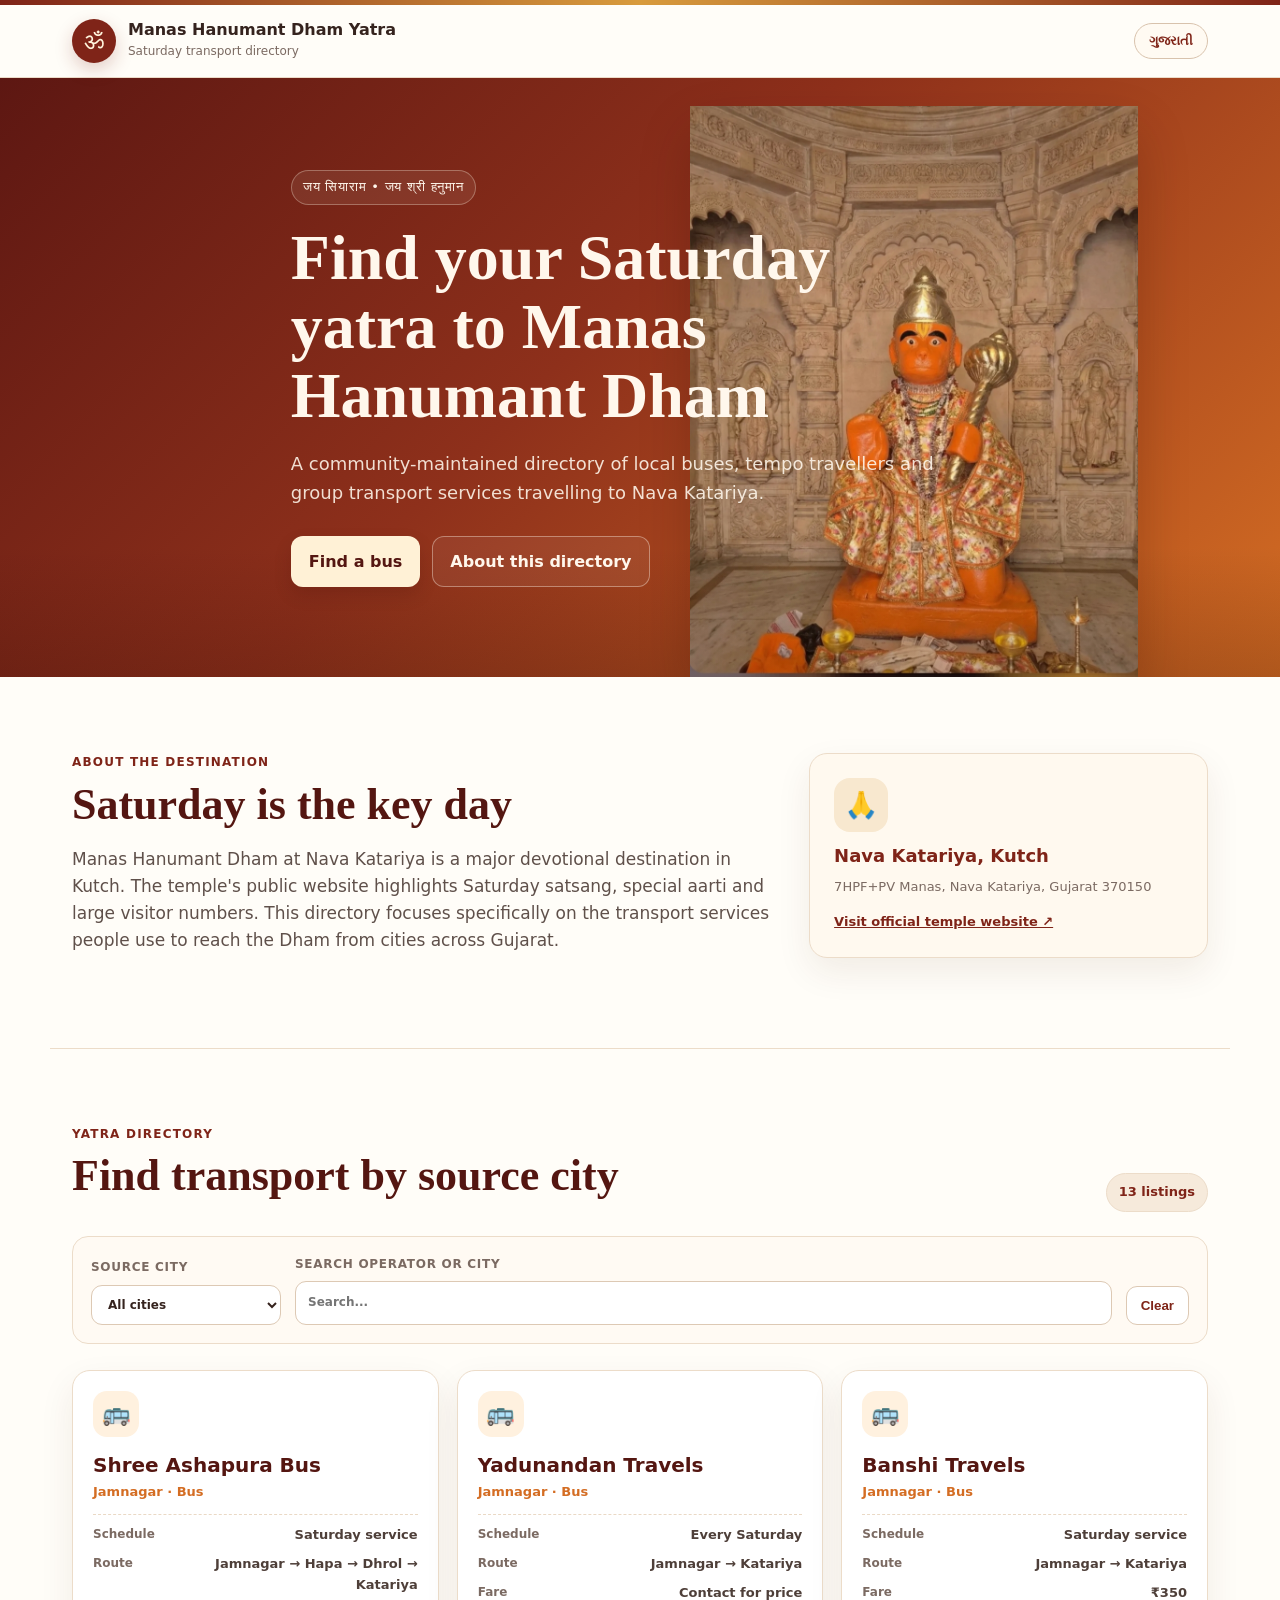
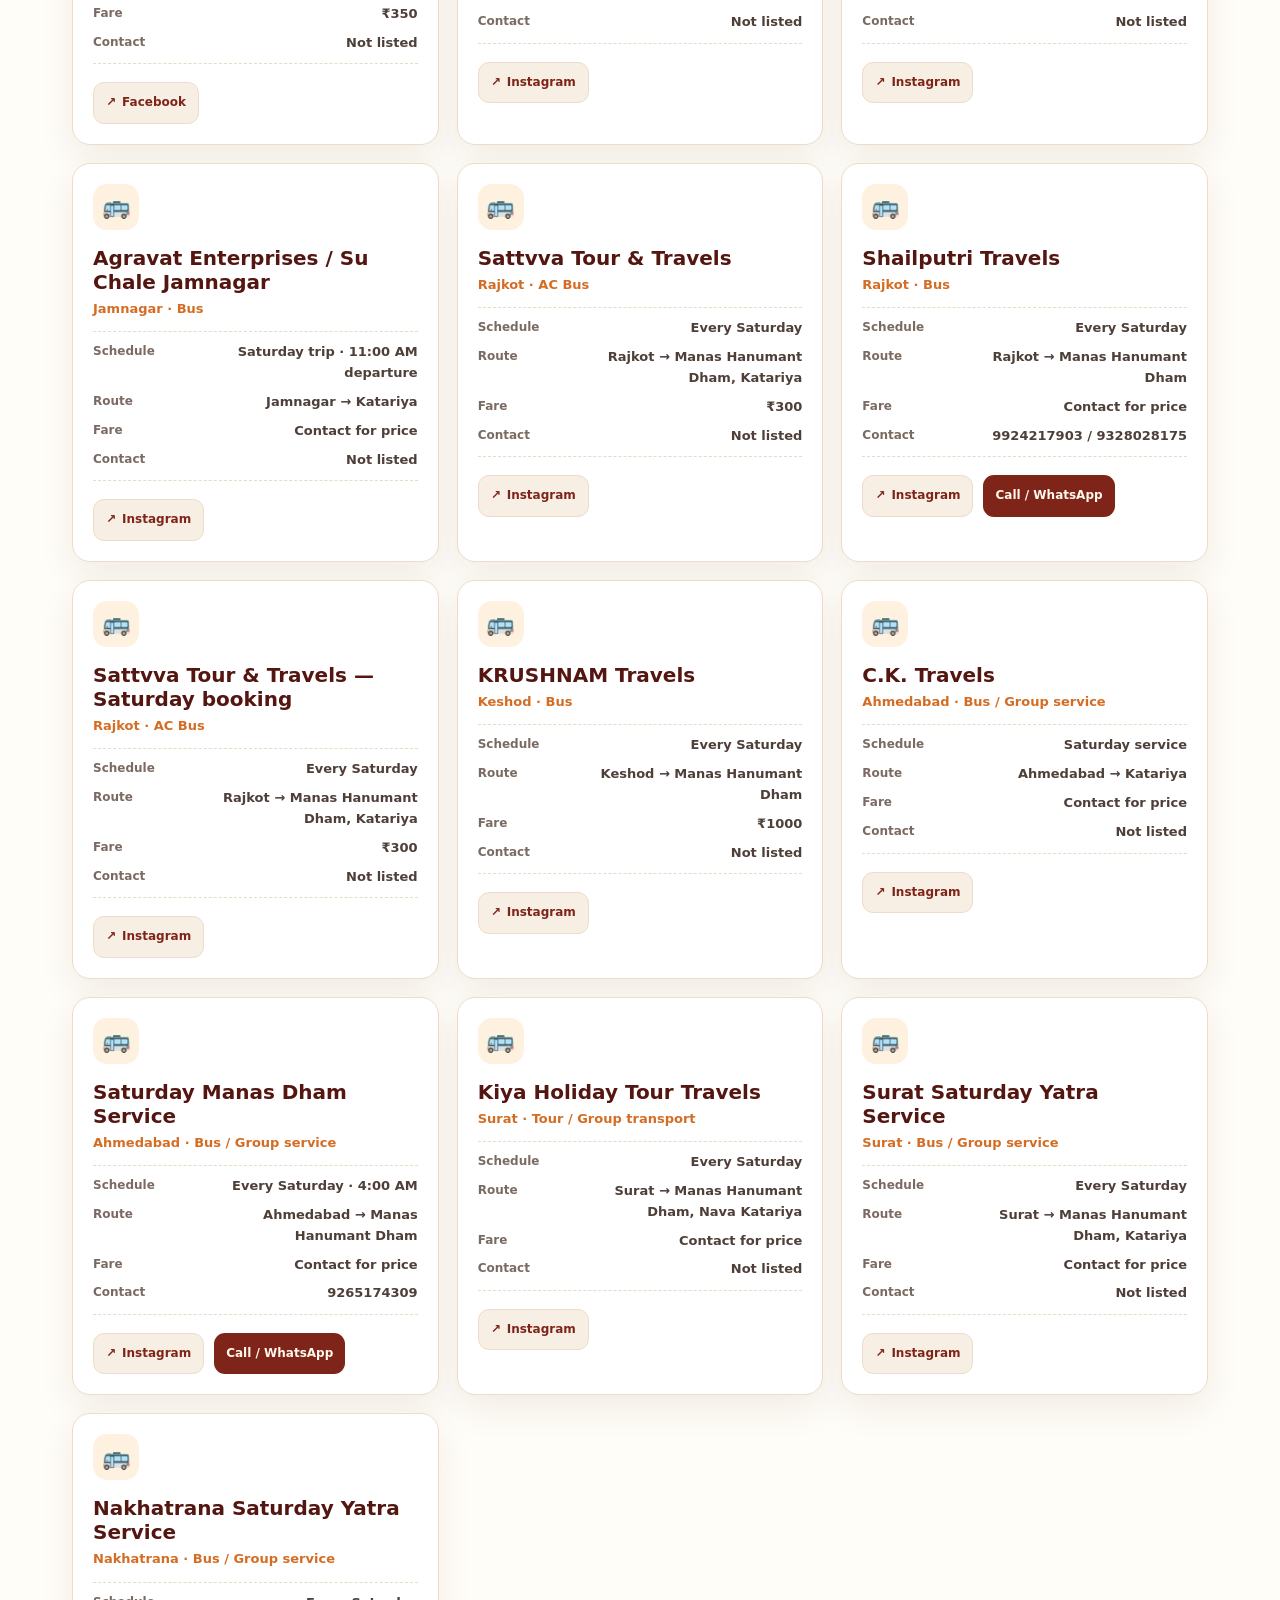
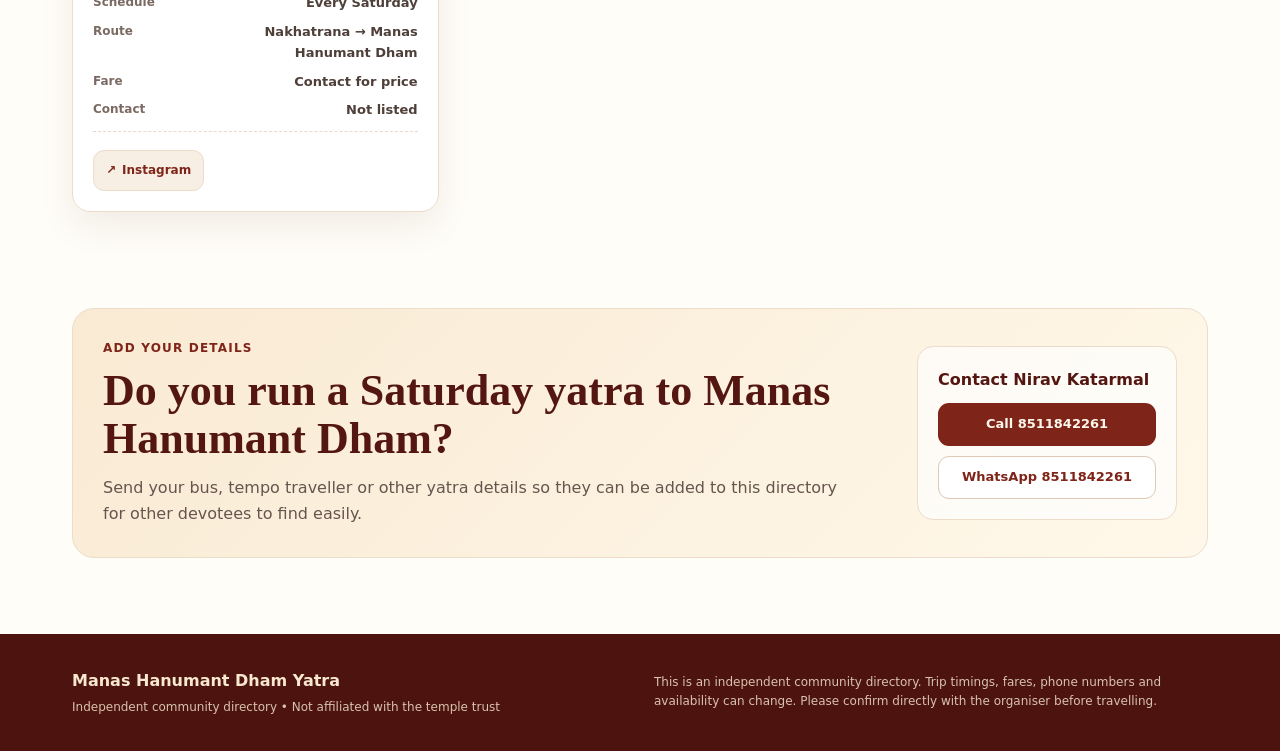
==== index.html @ fc679b64 "Added the first batch and site" ====
<!DOCTYPE html>
<html lang="en">
<head>
  <meta charset="UTF-8">
  <meta name="viewport" content="width=device-width, initial-scale=1.0">
  <meta name="description" content="Independent directory of buses, tempo travellers and other transport services for Manas Hanumant Dham Yatra to Nava Katariya, Gujarat.">
  <meta name="theme-color" content="#8d2f1a">
  <title>Manas Hanumant Dham Yatra</title>
  <link rel="icon" href="assets/favicon.svg" type="image/svg+xml">
  <link rel="stylesheet" href="styles.css">
</head>
<body>
  <header class="site-header">
    <div class="topline"></div>
    <div class="nav-shell">
      <a class="brand" href="#top" aria-label="Manas Hanumant Dham Yatra home">
        <span class="brand-mark">ॐ</span>
        <span>
          <strong data-en="Manas Hanumant Dham Yatra" data-gu="માનસ હનુમંત ધામ યાત્રા">Manas Hanumant Dham Yatra</strong>
          <small data-en="Saturday transport directory" data-gu="શનિવાર યાત્રા પરિવહન ડિરેક્ટરી">Saturday transport directory</small>
        </span>
      </a>
      <button id="langToggle" class="lang-toggle" type="button" aria-label="Switch language">ગુજરાતી</button>
    </div>
  </header>

  <main id="top">
    <section class="hero">
      <div class="hero-content">
        <div class="eyebrow" data-en="जय सियाराम • जय श्री हनुमान" data-gu="જય સિયારામ • જય શ્રી હનુમાન">जय सियाराम • जय श्री हनुमान</div>
        <h1 data-en="Find your Saturday yatra to Manas Hanumant Dham" data-gu="માનસ હનુમંત ધામ માટે તમારી શનિવાર યાત્રા શોધો">Find your Saturday yatra to Manas Hanumant Dham</h1>
        <p data-en="A community-maintained directory of local buses, tempo travellers and group transport services travelling to Nava Katariya." data-gu="નવા કટારીયા ખાતે જતી સ્થાનિક બસ, ટેમ્પો ટ્રાવેલર અને ગ્રુપ પરિવહન સેવાઓની સમુદાય દ્વારા સંચાલિત ડિરેક્ટરી.">A community-maintained directory of local buses, tempo travellers and group transport services travelling to Nava Katariya.</p>
        <div class="hero-actions">
          <a class="primary-btn" href="#directory" data-en="Find a bus" data-gu="બસ શોધો">Find a bus</a>
          <a class="secondary-btn" href="#about" data-en="About this directory" data-gu="ડિરેક્ટરી વિશે">About this directory</a>
        </div>
      </div>
      <div class="hero-art" aria-hidden="true">
        <img src="assets/hanuman-idol.jpg" alt="Hanuman idol at Manas Hanumant Dham">
      </div>
    </section>

    <section class="intro section" id="about">
      <div>
        <div class="section-kicker" data-en="About the destination" data-gu="ધામ વિશે">About the destination</div>
        <h2 data-en="Saturday is the key day" data-gu="શનિવાર મુખ્ય યાત્રા દિવસ છે">Saturday is the key day</h2>
        <p data-en="Manas Hanumant Dham at Nava Katariya is a major devotional destination in Kutch. The temple's public website highlights Saturday satsang, special aarti and large visitor numbers. This directory focuses specifically on the transport services people use to reach the Dham from cities across Gujarat." data-gu="નવા કટારીયા ખાતે આવેલ માનસ હનુમંત ધામ કચ્છનું મહત્વનું ધાર્મિક સ્થળ છે. ધામની જાહેર વેબસાઇટ શનિવારના સત્સંગ, વિશેષ આરતી અને મોટી સંખ્યામાં આવતા ભક્તો વિશે માહિતી આપે છે. આ ડિરેક્ટરી ખાસ કરીને ગુજરાતના વિવિધ શહેરોમાંથી ધામ સુધી પહોંચાડતી પરિવહન સેવાઓ પર કેન્દ્રિત છે.">Manas Hanumant Dham at Nava Katariya is a major devotional destination in Kutch. The temple's public website highlights Saturday satsang, special aarti and large visitor numbers. This directory focuses specifically on the transport services people use to reach the Dham from cities across Gujarat.</p>
      </div>
      <div class="destination-card">
        <div class="destination-icon">🙏</div>
        <strong data-en="Nava Katariya, Kutch" data-gu="નવા કટારીયા, કચ્છ">Nava Katariya, Kutch</strong>
        <span data-en="7HPF+PV Manas, Nava Katariya, Gujarat 370150" data-gu="7HPF+PV માનસ, નવા કટારીયા, ગુજરાત 370150">7HPF+PV Manas, Nava Katariya, Gujarat 370150</span>
        <a href="https://www.manashanumantdham.org/" target="_blank" rel="noopener" data-en="Visit official temple website ↗" data-gu="અધિકૃત મંદિર વેબસાઇટ ↗">Visit official temple website ↗</a>
      </div>
    </section>

    <section class="directory section" id="directory">
      <div class="section-heading">
        <div>
          <div class="section-kicker" data-en="Yatra directory" data-gu="યાત્રા ડિરેક્ટરી">Yatra directory</div>
          <h2 data-en="Find transport by source city" data-gu="શહેર પ્રમાણે પરિવહન શોધો">Find transport by source city</h2>
        </div>
        <div class="count-badge" id="countBadge">0 listings</div>
      </div>

      <div class="filters" aria-label="Directory filters">
        <label class="field-label">
          <span data-en="Source city" data-gu="પ્રસ્થાન શહેર">Source city</span>
          <select id="cityFilter"></select>
        </label>
        <label class="field-label grow">
          <span data-en="Search operator or city" data-gu="આયોજક અથવા શહેર શોધો">Search operator or city</span>
          <input id="searchInput" type="search" placeholder="Search..." data-placeholder-en="Search..." data-placeholder-gu="શોધો...">
        </label>
        <button id="resetBtn" class="reset-btn" type="button" data-en="Clear" data-gu="સાફ કરો">Clear</button>
      </div>

      <div id="operatorGrid" class="operator-grid" aria-live="polite"></div>
      <div id="emptyState" class="empty-state hidden">
        <div class="empty-icon">🚌</div>
        <h3 data-en="No matching operators" data-gu="કોઈ મેળ ખાતા આયોજક મળ્યા નથી">No matching operators</h3>
        <p data-en="Try another city or clear the filters." data-gu="બીજું શહેર પસંદ કરો અથવા ફિલ્ટર સાફ કરો.">Try another city or clear the filters.</p>
      </div>
    </section>

    <section class="submit section">
      <div class="submit-card">
        <div>
          <div class="section-kicker" data-en="Add your details" data-gu="તમારી માહિતી ઉમેરો">Add your details</div>
          <h2 data-en="Do you run a Saturday yatra to Manas Hanumant Dham?" data-gu="શું તમે માનસ હનુમંત ધામ માટે શનિવારની યાત્રા ચલાવો છો?">Do you run a Saturday yatra to Manas Hanumant Dham?</h2>
          <p data-en="Send your bus, tempo traveller or other yatra details so they can be added to this directory for other devotees to find easily." data-gu="તમારી બસ, ટેમ્પો ટ્રાવેલર અથવા અન્ય યાત્રાની માહિતી મોકલો જેથી અન્ય ભક્તો તેને સરળતાથી શોધી શકે અને ડિરેક્ટરીમાં ઉમેરી શકાય.">Send your bus, tempo traveller or other yatra details so they can be added to this directory for other devotees to find easily.</p>
        </div>
        <div class="maintainer-contact">
          <strong>Contact Nirav Katarmal</strong>
          <a class="contact-btn call-owner" href="tel:+918511842261" data-en="Call 8511842261" data-gu="કૉલ 8511842261">Call 8511842261</a>
          <a class="contact-btn whatsapp-owner" href="https://wa.me/918511842261" target="_blank" rel="noopener" data-en="WhatsApp 8511842261" data-gu="WhatsApp 8511842261">WhatsApp 8511842261</a>
        </div>
      </div>
    </section>
  </main>

  <footer class="footer">
    <div class="footer-inner">
      <div>
        <strong data-en="Manas Hanumant Dham Yatra" data-gu="માનસ હનુમંત ધામ યાત્રા">Manas Hanumant Dham Yatra</strong>
        <p data-en="Independent community directory • Not affiliated with the temple trust" data-gu="સ્વતંત્ર સમુદાય ડિરેક્ટરી • મંદિર ટ્રસ્ટ સાથે સંકળાયેલ નથી">Independent community directory • Not affiliated with the temple trust</p>
      </div>
      <div class="footer-note" id="disclaimer"></div>
    </div>
  </footer>

  <template id="operatorTemplate">
    <article class="operator-card">
      <div class="card-top">
        <div class="vehicle-icon">🚌</div>
      </div>
      <div class="operator-main">
        <h3 class="operator-name"></h3>
        <div class="city-line"></div>
      </div>
      <div class="details">
        <div class="detail-row"><span class="detail-label" data-label="schedule"></span><span class="schedule detail-value"></span></div>
        <div class="detail-row"><span class="detail-label" data-label="route"></span><span class="route detail-value"></span></div>
        <div class="detail-row fare-row"><span class="detail-label" data-label="fare"></span><span class="fare detail-value"></span></div>
        <div class="detail-row contact-row"><span class="detail-label" data-label="contact"></span><span class="contact detail-value"></span></div>
      </div>
      <div class="card-actions">
        <a class="social-link" target="_blank" rel="noopener"><span class="social-icon">↗</span><span class="social-text"></span></a>
        <a class="call-link" target="_blank" rel="noopener"><span class="call-text"></span></a>
      </div>
    </article>
  </template>

  <script src="app.js"></script>
</body>
</html>
---- styles.css ----
:root {
  --maroon: #7f2418;
  --maroon-dark: #541611;
  --saffron: #d46d23;
  --gold: #d89b3d;
  --cream: #fff7e7;
  --paper: #fffdf8;
  --ink: #35231e;
  --muted: #7b6a62;
  --border: #ecdcc9;
  --shadow: 0 14px 35px rgba(78, 37, 18, .08);
  --radius: 18px;
}

* { box-sizing: border-box; }
html { scroll-behavior: smooth; }
body { margin: 0; background: var(--paper); color: var(--ink); font-family: Inter, ui-sans-serif, system-ui, -apple-system, BlinkMacSystemFont, "Segoe UI", sans-serif; line-height: 1.6; }
a { color: inherit; }

.topline { height: 5px; background: linear-gradient(90deg, var(--maroon), var(--gold), var(--maroon)); }
.site-header { position: sticky; top: 0; z-index: 20; background: rgba(255,253,248,.94); backdrop-filter: blur(12px); border-bottom: 1px solid var(--border); }
.nav-shell { max-width: 1180px; margin: 0 auto; padding: 14px 22px; display: flex; align-items: center; justify-content: space-between; gap: 16px; }
.brand { display: flex; align-items: center; gap: 12px; text-decoration: none; min-width: 0; }
.brand-mark { width: 44px; height: 44px; border-radius: 50%; display: grid; place-items: center; background: var(--maroon); color: #fff4dc; font-size: 24px; box-shadow: 0 7px 18px rgba(127,36,24,.22); }
.brand strong { display: block; font-size: 16px; line-height: 1.15; }
.brand small { color: var(--muted); display: block; margin-top: 2px; font-size: 12px; }
.lang-toggle { border: 1px solid #d8c2ac; background: #fffaf2; color: var(--maroon); border-radius: 999px; padding: 9px 14px; font-weight: 700; cursor: pointer; }
.lang-toggle:hover { background: #f9ecd9; }

.hero { min-height: 550px; overflow: hidden; position: relative; background: linear-gradient(135deg, #5d1712 0%, #8e301b 45%, #d46d23 100%); color: #fff7ec; }
.hero::after { content: ""; position: absolute; inset: auto 0 0; height: 130px; background: linear-gradient(180deg, transparent, rgba(42,8,4,.22)); pointer-events: none; }
.hero-content { max-width: 1180px; margin: 0 auto; padding: 92px 22px 90px; position: relative; z-index: 2; width: 58%; }
.eyebrow { display: inline-block; padding: 6px 11px; border: 1px solid rgba(255,247,231,.3); background: rgba(255,244,220,.08); border-radius: 999px; font-size: 13px; letter-spacing: .06em; margin-bottom: 18px; }
.hero h1 { font-family: Georgia, "Times New Roman", serif; font-size: clamp(38px, 5vw, 64px); line-height: 1.08; margin: 0 0 20px; max-width: 720px; }
.hero p { max-width: 660px; font-size: 18px; color: rgba(255,247,236,.88); }
.hero-actions { display: flex; flex-wrap: wrap; gap: 12px; margin-top: 28px; }
.primary-btn, .secondary-btn { display: inline-flex; align-items: center; justify-content: center; padding: 12px 17px; border-radius: 12px; text-decoration: none; font-weight: 800; border: 1px solid transparent; }
.primary-btn { background: #fff1d6; color: var(--maroon-dark); box-shadow: 0 8px 18px rgba(44, 10, 4, .14); }
.secondary-btn { border-color: rgba(255,247,236,.38); color: #fff7ec; background: rgba(255,255,255,.06); }
.hero-art { position: absolute; right: 0; top: 0; width: 55%; height: 100%; opacity: .96; }
.hero-art img { width: 100%; height: 100%; object-fit: contain; object-position: center bottom; display: block; mix-blend-mode: normal; opacity: 1; }

.section { max-width: 1180px; margin: 0 auto; padding: 76px 22px; }
.intro { display: grid; grid-template-columns: 1.6fr .9fr; gap: 28px; align-items: start; }
.section-kicker { color: var(--maroon); font-size: 12px; letter-spacing: .1em; text-transform: uppercase; font-weight: 900; margin-bottom: 8px; }
h2 { font-family: Georgia, "Times New Roman", serif; margin: 0 0 12px; font-size: clamp(28px, 4vw, 44px); line-height: 1.1; color: var(--maroon-dark); }
.intro p { max-width: 760px; font-size: 17px; color: #5f504a; }
.destination-card { background: #fff9ef; border: 1px solid var(--border); border-radius: var(--radius); padding: 24px; box-shadow: var(--shadow); display: grid; gap: 6px; }
.destination-icon { width: 54px; height: 54px; border-radius: 16px; display: grid; place-items: center; background: #f8e8cf; font-size: 26px; margin-bottom: 4px; }
.destination-card strong { color: var(--maroon); font-size: 18px; }
.destination-card span { font-size: 13px; color: var(--muted); }
.destination-card a { color: var(--maroon); font-size: 13px; font-weight: 800; margin-top: 8px; }

.directory { border-top: 1px solid var(--border); }
.section-heading { display: flex; align-items: end; justify-content: space-between; gap: 20px; margin-bottom: 24px; }
.count-badge { background: #f6eadb; border: 1px solid var(--border); color: var(--maroon); padding: 8px 12px; border-radius: 999px; font-size: 13px; font-weight: 800; white-space: nowrap; }
.filters { display: flex; gap: 14px; align-items: end; padding: 18px; border: 1px solid var(--border); background: #fffaf3; border-radius: 16px; margin-bottom: 26px; }
.field-label { display: grid; gap: 7px; min-width: 190px; font-size: 12px; font-weight: 900; color: var(--muted); text-transform: uppercase; letter-spacing: .06em; }
.field-label.grow { flex: 1; }
.field-label select, .field-label input { width: 100%; border: 1px solid #ddc9b4; background: #fff; border-radius: 11px; padding: 11px 12px; color: var(--ink); font: inherit; outline: none; text-transform: none; letter-spacing: normal; font-weight: 600; }
.field-label select:focus, .field-label input:focus { border-color: var(--saffron); box-shadow: 0 0 0 3px rgba(212,109,35,.12); }
.reset-btn { border: 1px solid #ddc9b4; background: #fff; border-radius: 11px; padding: 11px 14px; font-weight: 800; color: var(--maroon); cursor: pointer; }

.operator-grid { display: grid; grid-template-columns: repeat(3, minmax(0, 1fr)); gap: 18px; }
.operator-card { border: 1px solid var(--border); background: #fff; border-radius: var(--radius); box-shadow: var(--shadow); padding: 20px; display: flex; flex-direction: column; min-height: 100%; }
.card-top { display: flex; justify-content: flex-start; align-items: center; gap: 10px; }
.vehicle-icon { width: 46px; height: 46px; display: grid; place-items: center; border-radius: 14px; background: #fff1df; font-size: 23px; }
.operator-main { margin: 16px 0 12px; }
.operator-name { margin: 0; color: var(--maroon-dark); font-size: 20px; line-height: 1.2; }
.city-line { margin-top: 5px; color: var(--saffron); font-weight: 800; font-size: 13px; }
.details { border-top: 1px dashed #ead9c5; border-bottom: 1px dashed #ead9c5; padding: 10px 0; display: grid; gap: 8px; }
.detail-row { display: flex; gap: 10px; justify-content: space-between; align-items: start; }
.detail-label { color: var(--muted); font-size: 12px; font-weight: 800; }
.detail-value { text-align: right; max-width: 67%; font-size: 13px; font-weight: 700; color: #4e3f39; }
.card-actions { display: flex; flex-wrap: wrap; gap: 10px; margin-top: 18px; }
.social-link, .call-link { border-radius: 11px; padding: 10px 12px; text-decoration: none; font-size: 12px; font-weight: 900; display: inline-flex; align-items: center; gap: 6px; }
.social-link { background: #f8efe4; color: var(--maroon); border: 1px solid var(--border); }
.call-link { background: var(--maroon); color: #fff8ec; }
.hidden { display: none !important; }
.empty-state { text-align: center; padding: 55px 18px; border: 1px dashed #e2cdb6; border-radius: 16px; margin-top: 14px; background: #fffaf3; }
.empty-icon { font-size: 36px; }
.empty-state h3 { color: var(--maroon); margin: 8px 0 4px; }
.empty-state p { color: var(--muted); margin: 0; }

.submit { padding-top: 20px; }
.submit-card { background: linear-gradient(135deg, #f9ead3, #fff8ea); border: 1px solid var(--border); border-radius: 22px; padding: 30px; display: flex; align-items: center; justify-content: space-between; gap: 28px; }
.submit-card p { max-width: 760px; margin: 0; color: #66554e; }
.maintainer-contact { min-width: 260px; padding: 20px; background: rgba(255,255,255,.7); border: 1px solid var(--border); border-radius: 16px; display: grid; gap: 10px; }
.maintainer-contact strong { color: var(--maroon-dark); font-size: 16px; }
.contact-btn { display: inline-flex; align-items: center; justify-content: center; padding: 10px 13px; border-radius: 11px; text-decoration: none; font-weight: 900; font-size: 13px; border: 1px solid transparent; }
.call-owner { background: var(--maroon); color: #fff8ec; }
.whatsapp-owner { background: #fff; color: var(--maroon); border-color: #ddc9b4; }

.footer { background: #4d140f; color: #f8e8cf; }
.footer-inner { max-width: 1180px; margin: 0 auto; padding: 34px 22px; display: grid; grid-template-columns: 1fr 1fr; gap: 28px; }
.footer strong { font-size: 16px; }
.footer p { margin: 5px 0 0; color: #d9c2ae; font-size: 12px; }
.footer-note { color: #d9c2ae; font-size: 12px; align-self: center; }

@media (max-width: 980px) {
  .hero-content { width: 68%; }
  .hero-art { width: 55%; opacity: .65; }
  .operator-grid { grid-template-columns: repeat(2, minmax(0, 1fr)); }
  .intro { grid-template-columns: 1fr; }
}
@media (max-width: 720px) {
  .nav-shell { padding: 11px 15px; }
  .brand-mark { width: 38px; height: 38px; font-size: 21px; }
  .brand strong { font-size: 14px; }
  .brand small { font-size: 11px; }
  .hero { min-height: 640px; }
  .hero-content { width: 100%; padding: 65px 18px 80px; }
  .hero-art { width: 100%; height: 260px; top: auto; bottom: 0; opacity: .42; }
  .hero h1 { font-size: 42px; }
  .hero p { font-size: 16px; }
  .section { padding: 55px 18px; }
  .section-heading { align-items: start; flex-direction: column; }
  .filters { flex-direction: column; align-items: stretch; }
  .field-label { min-width: 0; }
  .operator-grid { grid-template-columns: 1fr; }
  .submit-card, .footer-inner { grid-template-columns: 1fr; display: grid; }
}

.eyebrow-divider { margin: 0 8px; opacity: .65; }
.hero-art { display: flex; align-items: center; justify-content: center; padding: 28px 28px 0 0; }
.hero-art img { object-fit: contain; object-position: center bottom; mix-blend-mode: normal; opacity: 1; filter: drop-shadow(0 24px 28px rgba(49, 13, 5, .24)); }
@media (max-width: 720px) { .hero-art { padding: 8px 18px 0; } }
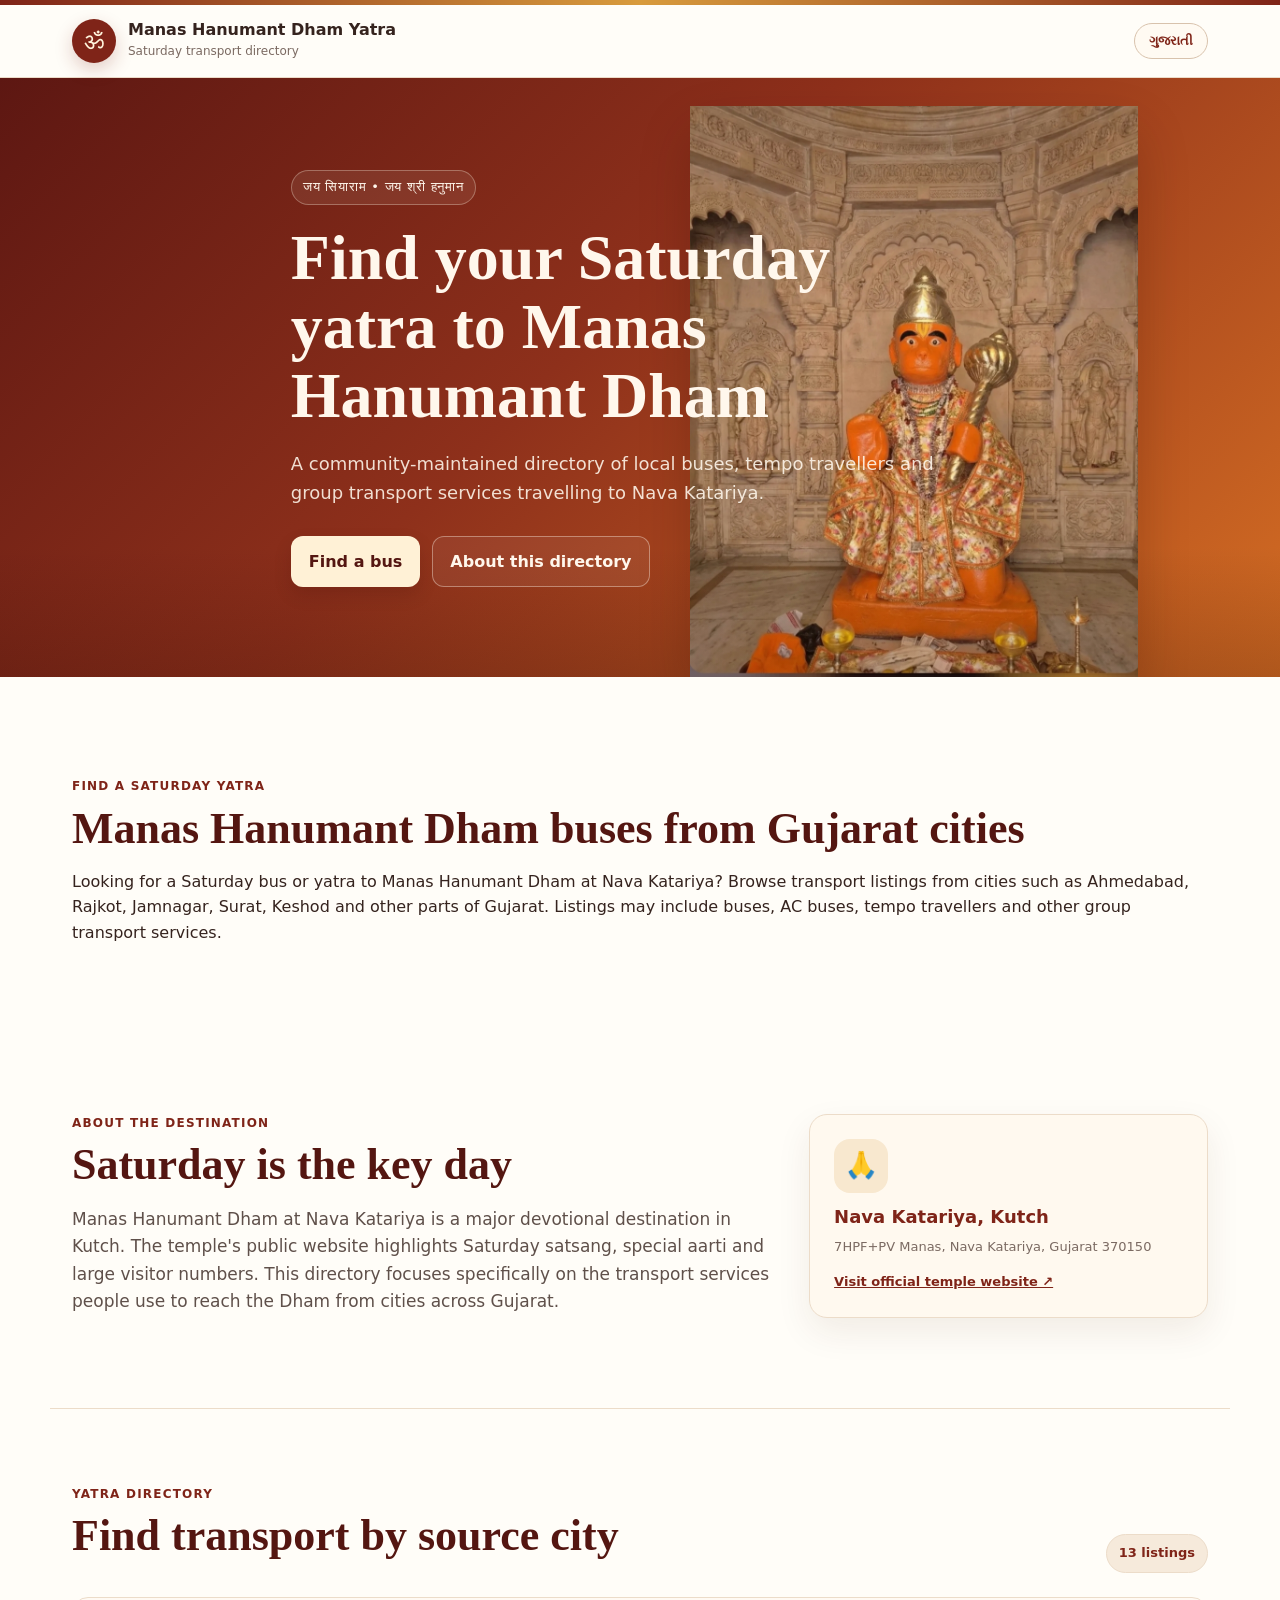
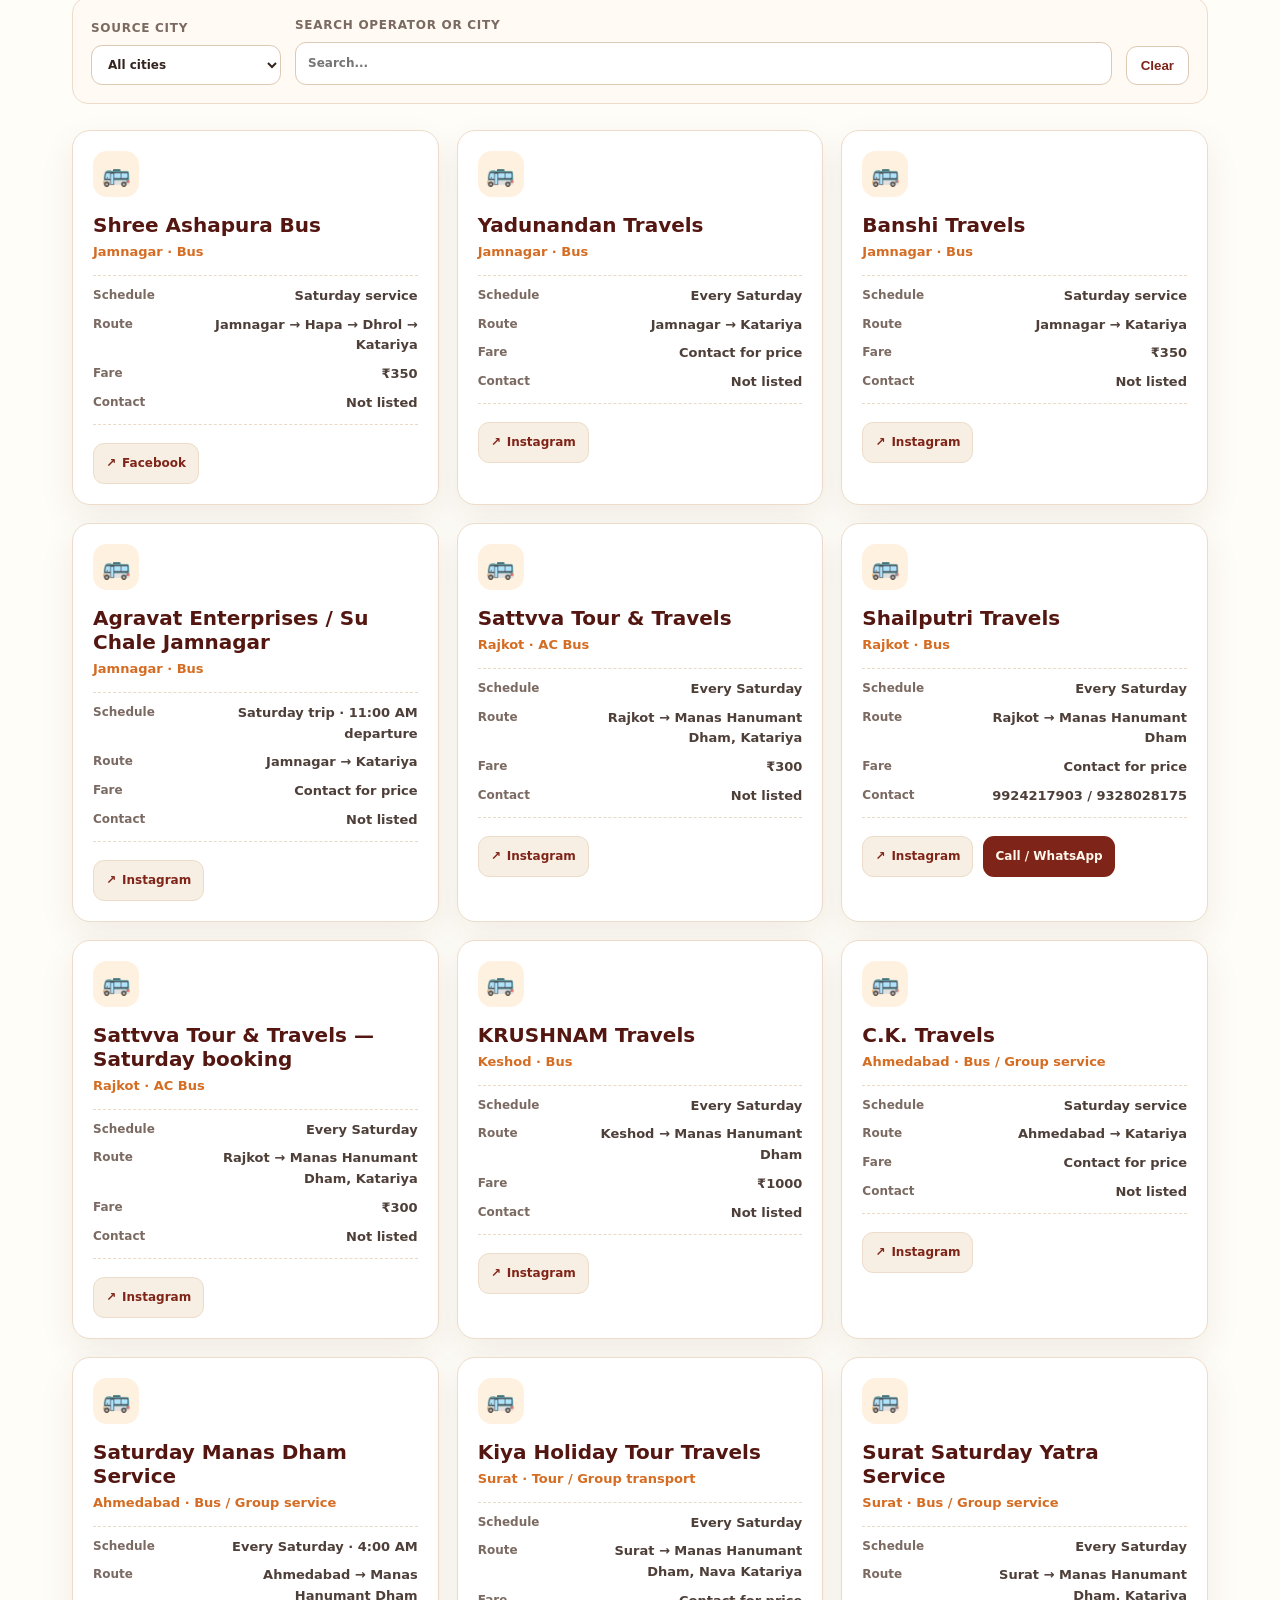
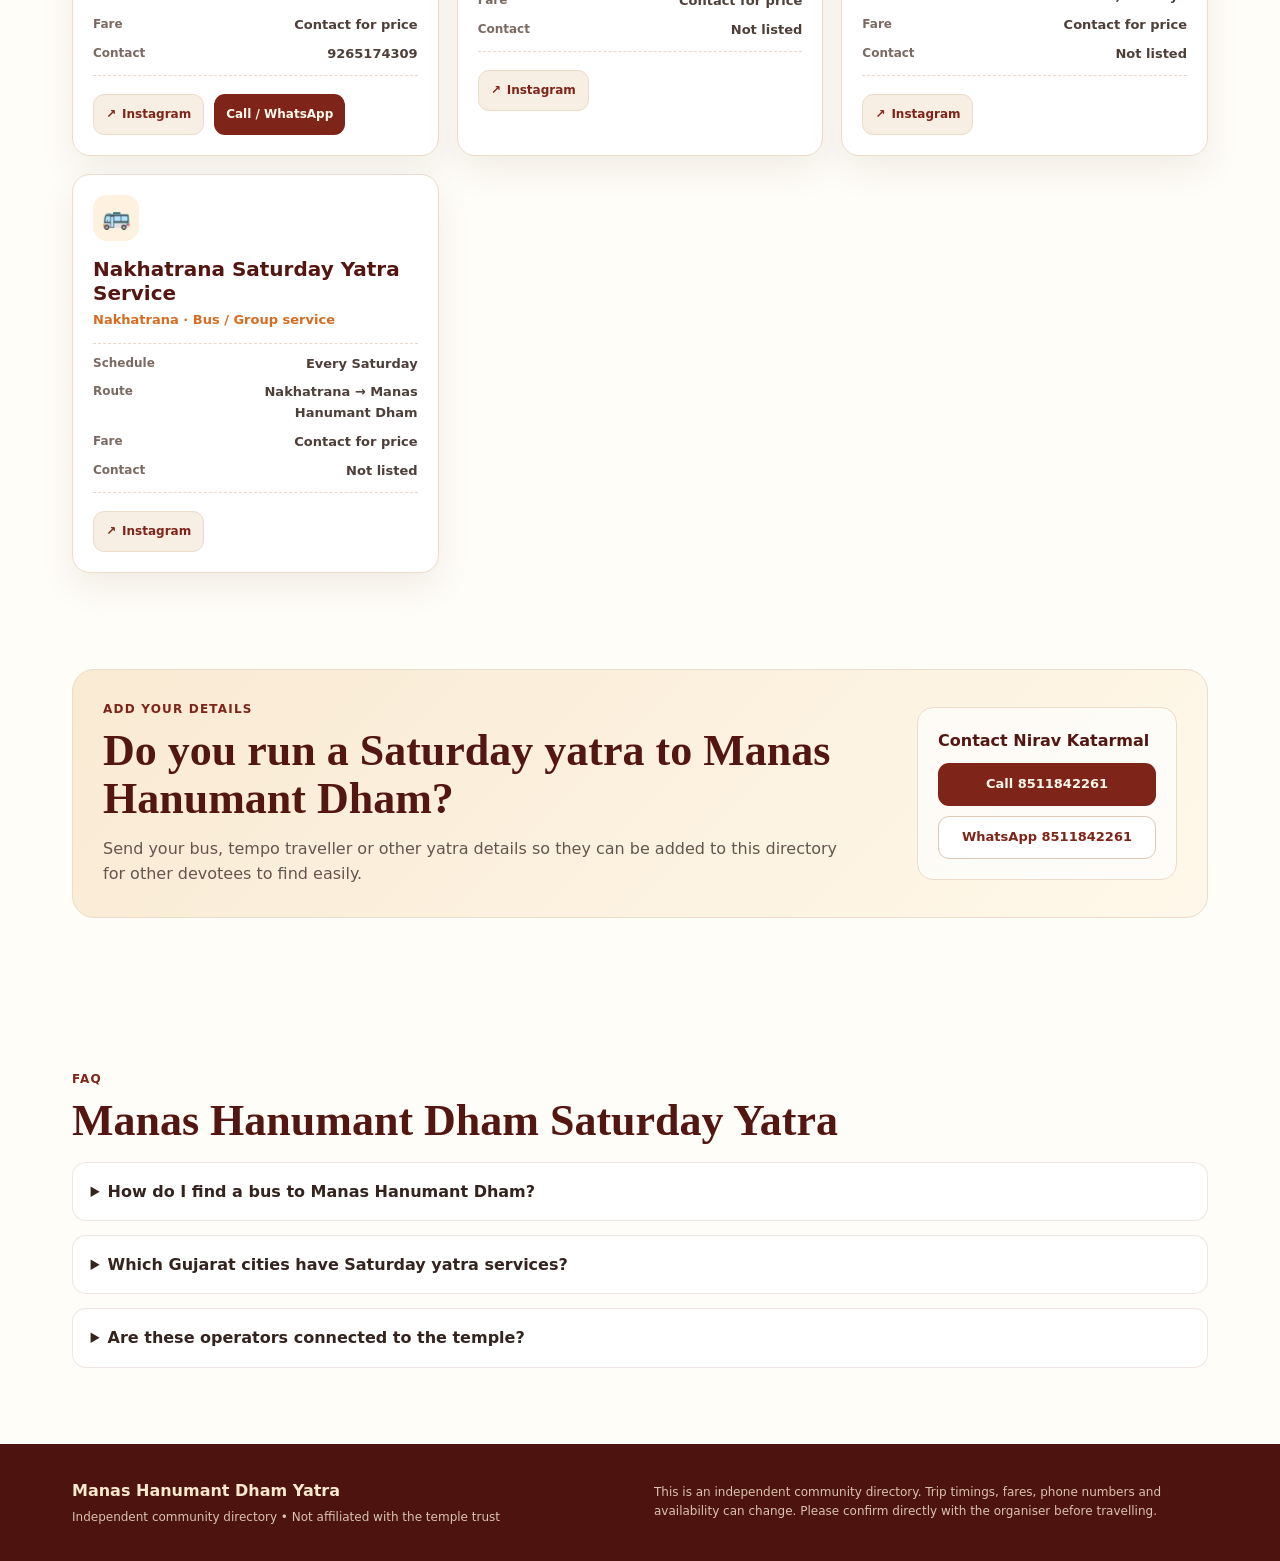
==== commit ab136ad3: "Added the seo setup" ====
--- a/index.html
+++ b/index.html
@@ -3,9 +3,18 @@
 <head>
   <meta charset="UTF-8">
   <meta name="viewport" content="width=device-width, initial-scale=1.0">
+  <meta name="description" content="Manas Hanumant Dham Yatra directory for Saturday buses, tempo travellers and other transport to Manas Hanumant Dham, Nava Katariya, Gujarat, from Ahmedabad, Rajkot, Jamnagar, Surat and other cities.">
+  <meta name="robots" content="index, follow, max-image-preview:large">
+  <meta property="og:type" content="website">
+  <meta property="og:title" content="Manas Hanumant Dham Yatra | Saturday Bus & Transport Directory">
+  <meta property="og:description" content="Find Saturday buses, tempo travellers and other transport services to Manas Hanumant Dham, Nava Katariya, from cities across Gujarat.">
+  <meta property="og:image" content="assets/hanuman-idol.jpg">
+  <meta property="og:locale" content="en_IN">
+  <meta property="og:locale:alternate" content="gu_IN">
+  <meta name="twitter:card" content="summary_large_image">
   <meta name="description" content="Independent directory of buses, tempo travellers and other transport services for Manas Hanumant Dham Yatra to Nava Katariya, Gujarat.">
   <meta name="theme-color" content="#8d2f1a">
-  <title>Manas Hanumant Dham Yatra</title>
+  <title>Manas Hanumant Dham Yatra | Saturday Bus & Transport Directory</title>
   <link rel="icon" href="assets/favicon.svg" type="image/svg+xml">
   <link rel="stylesheet" href="styles.css">
 </head>
@@ -38,6 +47,12 @@
       <div class="hero-art" aria-hidden="true">
         <img src="assets/hanuman-idol.jpg" alt="Hanuman idol at Manas Hanumant Dham">
       </div>
+    </section>
+
+    <section class="seo-intro section" aria-labelledby="search-help-title">
+      <div class="section-kicker">Find a Saturday Yatra</div>
+      <h2 id="search-help-title">Manas Hanumant Dham buses from Gujarat cities</h2>
+      <p>Looking for a Saturday bus or yatra to Manas Hanumant Dham at Nava Katariya? Browse transport listings from cities such as Ahmedabad, Rajkot, Jamnagar, Surat, Keshod and other parts of Gujarat. Listings may include buses, AC buses, tempo travellers and other group transport services.</p>
     </section>
 
     <section class="intro section" id="about">
@@ -97,6 +112,16 @@
         </div>
       </div>
     </section>
+
+    <section class="faq section" id="faq" aria-labelledby="faq-title">
+      <div class="section-kicker">FAQ</div>
+      <h2 id="faq-title">Manas Hanumant Dham Saturday Yatra</h2>
+      <div class="faq-grid">
+        <details><summary>How do I find a bus to Manas Hanumant Dham?</summary><p>Choose your source city from the directory and review the available Saturday transport listings. Contact the organiser directly to confirm the latest departure time, fare and availability.</p></details>
+        <details><summary>Which Gujarat cities have Saturday yatra services?</summary><p>The directory is being built city by city and currently includes listings from Ahmedabad, Jamnagar, Rajkot, Keshod and Surat. More Gujarat cities can be added as new operators are identified.</p></details>
+        <details><summary>Are these operators connected to the temple?</summary><p>No. This is an independent community directory. The listings are provided to help devotees find transport; please confirm all travel details directly with the organiser.</p></details>
+      </div>
+    </section>
   </main>
 
   <footer class="footer">
@@ -131,6 +156,18 @@
     </article>
   </template>
 
+
+  <script type="application/ld+json">
+  {
+    "@context":"https://schema.org",
+    "@type":"FAQPage",
+    "mainEntity":[
+      {"@type":"Question","name":"How do I find a bus to Manas Hanumant Dham?","acceptedAnswer":{"@type":"Answer","text":"Choose your source city from the directory and contact the organiser directly to confirm the latest departure time, fare and availability."}},
+      {"@type":"Question","name":"Which Gujarat cities have Saturday yatra services?","acceptedAnswer":{"@type":"Answer","text":"The directory currently includes listings from Ahmedabad, Jamnagar, Rajkot, Keshod and Surat, with more cities to be added."}},
+      {"@type":"Question","name":"Are these operators connected to the temple?","acceptedAnswer":{"@type":"Answer","text":"No. This is an independent community directory. Travel details should be confirmed directly with each organiser."}}
+    ]
+  }
+  </script>
   <script src="app.js"></script>
 </body>
 </html>
--- a/styles.css
+++ b/styles.css
@@ -125,3 +125,9 @@
 .hero-art { display: flex; align-items: center; justify-content: center; padding: 28px 28px 0 0; }
 .hero-art img { object-fit: contain; object-position: center bottom; mix-blend-mode: normal; opacity: 1; filter: drop-shadow(0 24px 28px rgba(49, 13, 5, .24)); }
 @media (max-width: 720px) { .hero-art { padding: 8px 18px 0; } }
+
+.seo-intro { margin-top: 1.5rem; }
+.faq-grid { display: grid; gap: 0.85rem; margin-top: 1rem; }
+.faq-grid details { background: var(--card, #fff); border: 1px solid rgba(115, 48, 24, 0.12); border-radius: 14px; padding: 1rem 1.1rem; }
+.faq-grid summary { cursor: pointer; font-weight: 700; }
+.faq-grid p { margin: 0.75rem 0 0; }
